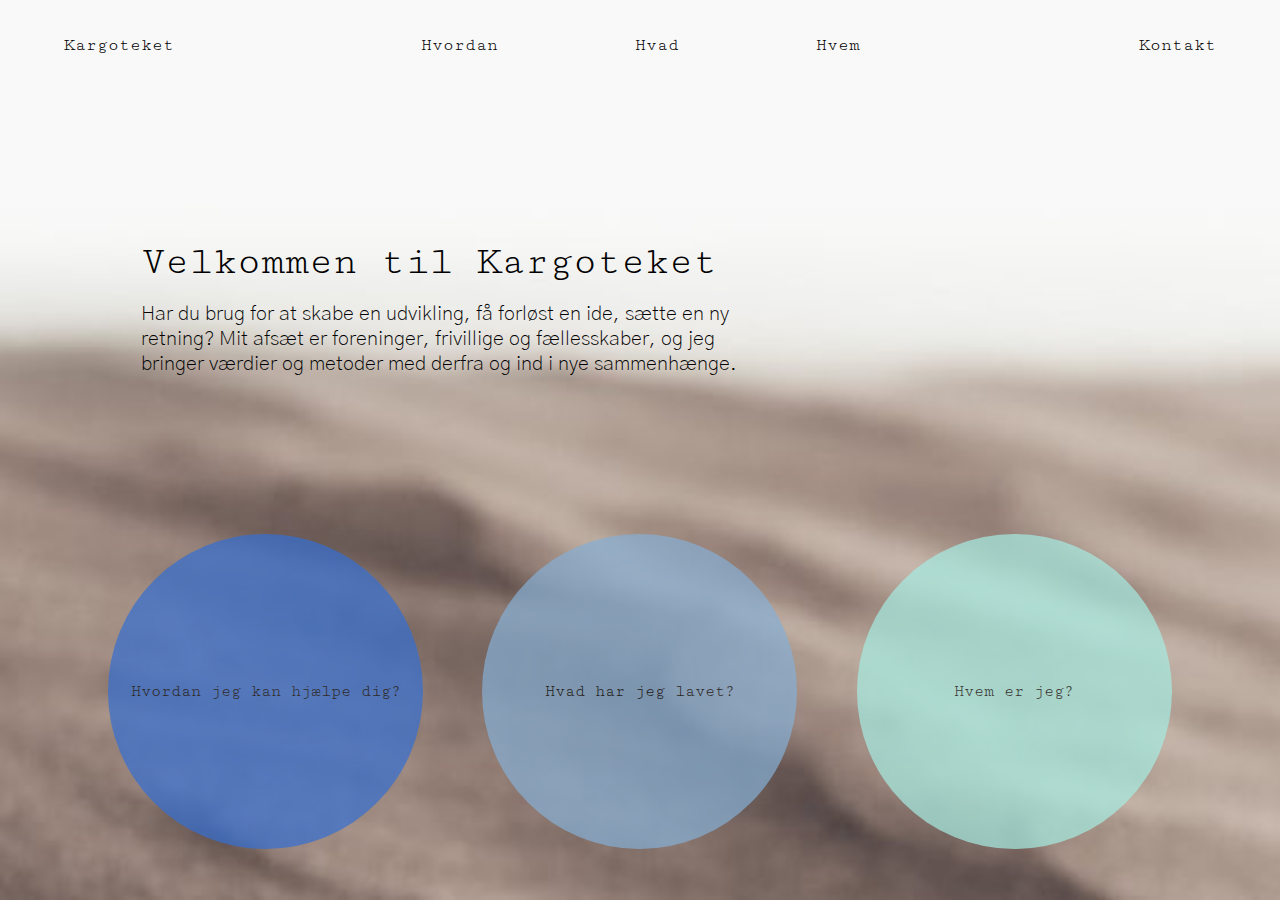
==== index.html @ 4a39a4c2 "Alt godt fra havet er midlertidigt væk" ====
<!DOCTYPE html>
<html lang="da">
    <head>
        <meta charset="UTF-8" />
        <meta name="viewport" content="widht=device-width, initial-scale=1.0" />
        <meta http-equiv="X-UA-Compatible" content="ie=edge" />
        <link href="https://fonts.googleapis.com/css?family=Cutive+Mono&display=swap" rel="stylesheet">
        <link href="https://fonts.googleapis.com/css?family=Gothic+A1:300&display=swap" rel="stylesheet">
        <link rel="stylesheet" href="./style.css" />

        <title>Kargoteket</title>
    </head>

    <body>
        <div id="navbar">
            <header>

                <div class="logo-container">
                    <li><a class="logo-link" href="index.html" href="javascript:void(0)">Kargoteket</a></li>
                </div>

                <nav class="nav-container">

                    <input type="checkbox" id="nav-toggle" class="nav-toggle">

                    <ul class="nav-links">
                        <li><a class="nav-link" href="how.html" href="javascript:void(0)">Hvordan</a></li>
                        <li><a class="nav-link" href="what.html" href="javascript:void(0)">Hvad</a></li>
                        <li><a class="nav-link" href="who.html" href="javascript:void(0)">Hvem</a></li>
                        <!-- <li><a class="nav-link" href="all_else.html" href="javascript:void(0)">Alt godt fra havet</a></li> -->
                    </ul>

                    <nav class="nav-toggled-links-container">
                        <ul class="nav-toggled-links">
                            <li><a class="nav-toggled-link" href="how.html" href="javascript:void(0)">Hvordan</a></li>
                            <li><a class="nav-toggled-link" href="what.html" href="javascript:void(0)">Hvad</a></li>
                            <li><a class="nav-toggled-link" href="who.html" href="javascript:void(0)">Hvem</a></li>
                            <!-- <li><a class="nav-toggled-link" href="all_else.html" href="javascript:void(0)">Alt godt fra havet</a></li> -->
                        </ul>
                    </nav>

                    <label for="nav-toggle" class="nav-toggle-label">
                        <span>X</span>
                    </label>
                </nav>

                <div class="contact-container">
                  <div class="dropdown">
                      <li><a class="contact-link" href="who.html" href="javascript:void(0)">Kontakt</a></li>
                      <div class="dropdown-content">
                        <a href="#">Tlf.: 28120664</a>
                        <a href="#">E-mail: dorthe@kargoteket.dk</a>
                        </div>
                    </div>
                </div>
            </header>
        </div>

        <div class="content">
            <main>
                <section class="welcome-screen">
                    <div class="intro-text">
                        <h1>Velkommen til Kargoteket</h1>
                        <p>
                            Har du brug for at skabe en udvikling, få forløst en ide, sætte en ny retning?
                            Mit afsæt er foreninger, frivillige og fællesskaber, og jeg bringer værdier og
                            metoder med derfra og ind i nye sammenhænge.

                        </p>
                    </div>
                </section>

                <section class="circles">

                    <div class="circle-container">
                        <a href="how.html"><div class="circle-1">Hvordan jeg kan hjælpe dig?</div></a>
                    </div>

                    <div class="circle-container">
                        <div class="circle-2"><a href="what.html">Hvad har jeg lavet?</a></div>
                    </div>

                    <div class="circle-container">
                        <div class="circle-3"><a href="who.html">Hvem er jeg?</a></div>
                    </div>

                    <!-- <div class="circle-container">
                        <div class="circle-4"><a href="all_else.html">Alt godt fra havet</a></div>
                    </div> -->
                </section>
            </main>
        </div>

        <script src="script.js"></script>
    </body>
</html>
---- style.css ----
/* General */

* {
    margin: 0px;
    padding: 0px;
    box-sizing: border-box;
}

body {
    font-family: 'Cutive Mono', monospace;
    background-image: url("img/sand.png");
    background-size: cover;
    background-attachment: fixed;
}

p {
    font-family: 'Gothic A1', sans-serif;
    font-weight: 200;
}

/* Navigation Bar */

#navbar {
    background-color: #F9F9F9;
    z-index: 10; /* Stacking the navbar highest */
}

.content {
  padding: 16px;
}

.sticky {
  position: fixed;
  top: 0;
  width: 100%;
}

header {
    display: flex;
    width: 90%;
    height: 10vh;
    margin: auto;
    align-items: center;
}

.logo-container, .nav-links, .contact-container {
    display: flex;
}

.logo-container {
    flex: 1;
    list-style: none;
}

.nav-container {
    flex: 2;
}

.nav-links {
    justify-content: space-around;
    list-style: none;
}

/* Nav toggle */

.nav-toggle {
    display: none;
}

.nav-toggle-label {
    display: none;
}

.nav-toggled-links-container {
    position: absolute;
    top: 10vh;
    left: 0;
    background: rgba(249, 249, 249);
    list-style: none;
    width: 100%;
    display: none;
}

.nav-toggled-links {
    margin-top: 20px;
    margin-bottom: 20px;
    padding: 0;
    list-style: none;
    text-align: center;
    text-decoration: none;
}

.nav-toggled-link {
    line-height: 70px;
    color: black;
    font-size: 16px;
    text-decoration: none;
}

.nav-toggle:checked ~ .nav-toggled-links-container {
    display: block;
}

/* Contact button */

.contact-container {
    flex: 1;
    justify-content: flex-end;
    list-style: none;
}

.logo-link, .contact-link, .nav-link {
    color: black;
    font-size: 18px;
    text-decoration: none;
}

.dropdown {
  position: relative;
  display: inline-block;
}

.dropdown-content {
  display: none;
  position: absolute;
  margin-left: -20vh;
  min-width: 77px;
  z-index: 1;
  text-align: right;
  background-color: #F9F9F9;
}

.dropdown-content a {
  margin-top: 25px;
  margin-bottom: 25px;
  color: black;
  text-decoration: none;
  display: block;
}

.dropdown:hover .dropdown-content {display: block;}

/* Hover */

.logo-link:hover, .contact-link:hover, .nav-link:hover, .nav-toggled-link:hover, .dropdown-content a:hover, a:hover {
    text-decoration: underline;
}

.circle-container a:hover {
    text-decoration: none;
}

.active {
    text-decoration: underline;
}


/* Welcome screen */

.welcome-screen {
    display: flex;
    width: 80%;
    margin: auto;
    min-height: 45vh;
    align-items: center;
}

.intro-text {
    width: 60%;
}

.intro-text h1 {
    font-size: 40px;
    font-weight: 500;
}

.intro-text p {
    margin-top: 18px;
    font-size: 20px;
    line-height: 25px;
}


/* Circles */

.circles {
    display: flex;
    width: 90%;
    margin: auto;
    min-height: 40vh;
    align-items: center;
}

.circle-container {
    flex: 1;
}

a {
    color: black; text-decoration: none;
}

.circle-1 {
    justify-content: center;
    align-items: center;
    display: flex;
    background: rgb(53, 111, 211);
    opacity: 0.7;
    height: 35vh;
    width: 35vh;
    margin: auto;
    border-radius: 100%;
    cursor: pointer;
    font-size: 17px;
    text-align: center;
}



.circle-2 {
    justify-content: center;
    align-items: center;
    display: flex;
    background: rgb(134, 175, 213);
    opacity: 0.7;
    height: 35vh;
    width: 35vh;
    margin: auto;
    border-radius: 100%;
    cursor: pointer;
    font-size: 17px;
    text-align: center;
}

.circle-3 {
    justify-content: center;
    align-items: center;
    display: flex;
    background: rgb(166, 236, 227);
    opacity: 0.7;
    height: 35vh;
    width: 35vh;
    margin: auto;
    border-radius: 100%;
    cursor: pointer;
    font-size: 17px;
    text-align: center;
}

/* .circle-4 {
    justify-content: center;
    align-items: center;
    display: flex;
    background: rgb(115, 165, 130);
    opacity: 0.7;
    height: 35vh;
    width: 35vh;
    margin: auto;
    border-radius: 100%;
    cursor: pointer;
    font-size: 17px;
    text-align: center;
} */

.circle-1:hover, .circle-2:hover, .circle-3:hover /*.circle-4:hover*/ {
    opacity: 1;
}

/* how.html */

.content-section {
    display: flex;
    width: 80%;
    margin: auto;
    margin-top: 6vh;
    min-height: 40vh;
    align-items: center;
    flex-direction: column;
}

.text {
    padding: 30px;
    flex: 1;
}

.text h1 {
    font-size: 30px;
    text-align: center;
    margin-bottom: 50px;
}

.text p {
    font-size: 18px;
    text-align: center;
    line-height: 22px;
}

/* how.html circle-image */

.content-section-w-image {
    display: flex;
    width: 80%;
    margin: auto;
    margin-top: 6vh;
    min-height: 40vh;
    align-items: center;
}

.text2 {
    padding: 30px;
    flex: 1;
    background-color: #F9F9F9;
}

.text2 p {
    font-size: 16px;
    line-height: 22px;
}

.circle-image-container {
    flex: 1;
}

.circle-image {
    justify-content: center;
    align-items: center;
    display: flex;
    height: 45vh;
    width: 45vh;
    margin: auto;
    border-radius: 100%;
    cursor: pointer;
    font-size: 17px;
    background-color: #F9F9F9;
}

img {
    height: 45vh;
    width: 45vh;
    border-radius: 100%;
}


/* how.html boxes */

.boxes {
    display: flex;
    width: 80%;
    margin: auto;
    margin-top: 6vh;
    margin-bottom: 6vh;
    min-height: 120vh;
    flex-direction: column;
}

.box-container-1, .box-container-3 {
    flex: 1;
    display: flex;
    margin-top: 75px; 
    width: 100%;
}

.box-container-2 {
    flex: 1;
    display: flex;
    margin-top: 75px;
    width: 100%;
}

.box-1, .box-2, .box-3 {
    width: 60%;
    background-color: #F9F9F9;
    padding: 30px;
    margin: auto;
}


/* what.html */

.what-content {
    display: flex;
    width: 80%;
    margin: auto;
    margin-top: 15vh;
    min-height: 60vh;
    flex-direction: column;
}

.quote-headline {
    margin-left: 2.8vh;
}

.quote-headline-costumers {
    margin-top: 50px;
    margin-right: 2vh;
    text-align: end;
}

.quote-headline p {
    margin-top: 20px;
}

.costumer-quotes-top {
    display: flex;
}

.costumer-quotes-bottom {
    margin-top: 15px;
    display: flex;
}

.quote-1, .quote-2, .quote-3, .quote-4{
    flex: 1;
    margin: 20px;
    background-color: #F9F9F9;
    padding: 20px;
}


/* who.html */

.contact-screen {
    display: flex;
    width: 80%;
    margin: auto;
    margin-top: 8vh;
    min-height: 65vh;
}

.contact-text {
    flex: 1;
    padding: 20px;
    margin: auto;
}

.contact-text h1  {
    font-size: 20px;
    font-weight: 100;
    text-align: center;
}

.contact-text p {
    text-align: right;
    line-height: 25px;
}

.profilepic-container {
    flex: 1;
    margin: auto;
    align-content: center;
}

.profilepic-image {
    display: flex;
    height: 45vh;
    width: 45vh;
    margin: auto;
    border-radius: 100%;
    cursor: pointer;
    font-size: 17px;
}

img {
    height: 45vh;
    width: 45vh;
    border-radius: 100%;
}

.about {
    display:flex;
    width: 80%;
    margin: auto;
    margin-bottom: 10vh;
}
.about-text {
    line-height: 30px;
    padding: 30px;
}


/* Responsive layout */

@media screen and (max-width: 1200px) {
    .contact-container {
        justify-content: center;
    }
    .logo-container {
        justify-content: center;
    }
    .intro-text {
        width: 100%;
    }
    .circles {
        flex-direction: column;
    }
    .circle-1, .circle-2, .circle-3, .circle-4 {
        margin-top: 3vh;
    }
    .circle-4 {
        margin-bottom: 5vh;
    }
    .welcome-screen {
        justify-content: center;
        text-align: center;
    }
    .intro-text h1 {
        font-size: 30px;
    }
    .intro-text p {
        font-size: 18px;
    }

    /* Nav toggle button init */

    .nav-links {
        display: none;
    }

    .nav-container {
        display: flex;
    }

    .logo-container {
        flex: 1;
    }
    .nav-container {
        flex: 1;
    }
    .contact-container {
        flex: 1;
    }

    .nav-toggle-label {
        cursor: pointer;
        flex: 1;
        text-align: center;
        display: block;
    }


    /* how.html responsive */

    .content-section-w-image {
        flex-direction: column-reverse;
        margin-top: 0;
    }

    .circle-image-container {
        margin-top: 6vh;
        margin-bottom: 0;
    }

    .box-container-1, .box-container-3 {
        width: 100%;
        margin-top: 6vh;
    }

    .box-container-2 {
        width: 100%;
        margin-left: 0;
    }



    /* what.html responsive */

    .quote-headline {
        text-align: center;
    }

    .costumer-quotes {
        flex-direction: column;
    }

    /* who.html responsive */

    .contact-screen {
        flex-direction: column;
    }

    .contact-text p {
        text-align: center;
    }

    .profilepic-image {
        margin-top: 5vh;
        margin-bottom: 5vh;
    }
}
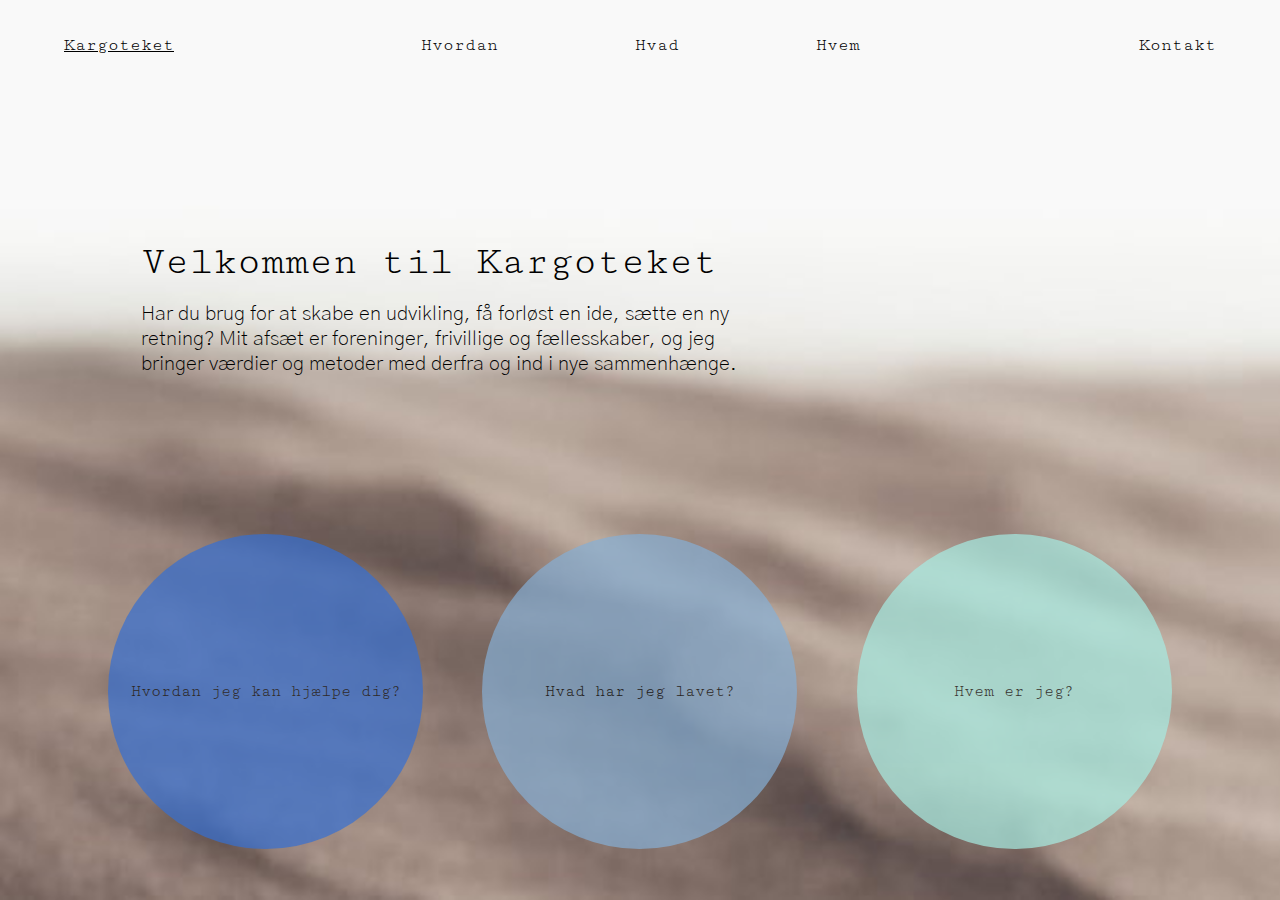
==== commit 22e49b1c: "Active virker nu" ====
--- a/index.html
+++ b/index.html
@@ -16,7 +16,7 @@
             <header>
 
                 <div class="logo-container">
-                    <li><a class="logo-link" href="index.html" href="javascript:void(0)">Kargoteket</a></li>
+                    <li><a class="logo-link" style="text-decoration: underline;" href="index.html" href="javascript:void(0)">Kargoteket</a></li>
                 </div>
 
                 <nav class="nav-container">
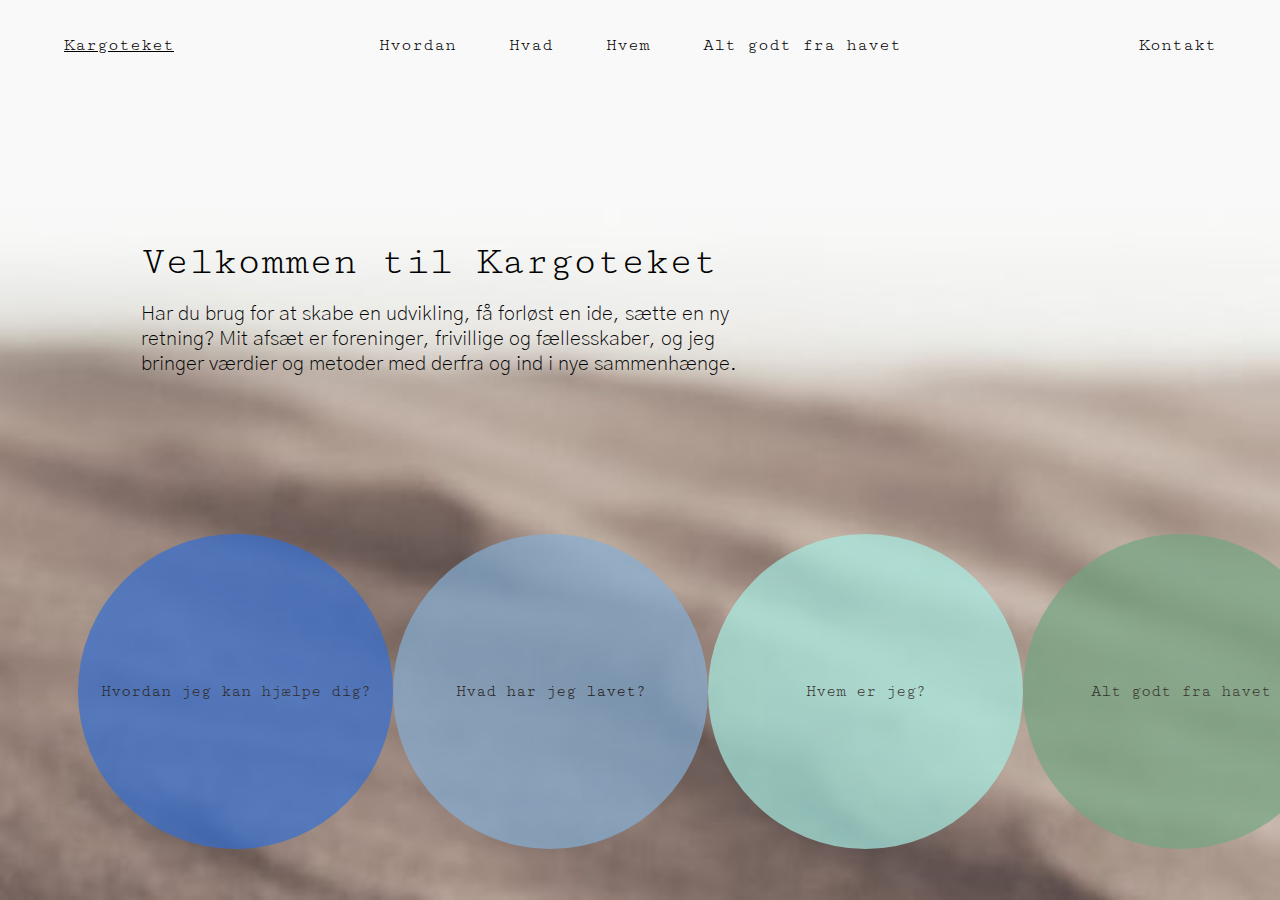
==== commit 24c70f94: "Alt godt fra havet er blevet tilføjet" ====
--- a/index.html
+++ b/index.html
@@ -27,7 +27,7 @@
                         <li><a class="nav-link" href="how.html" href="javascript:void(0)">Hvordan</a></li>
                         <li><a class="nav-link" href="what.html" href="javascript:void(0)">Hvad</a></li>
                         <li><a class="nav-link" href="who.html" href="javascript:void(0)">Hvem</a></li>
-                        <!-- <li><a class="nav-link" href="all_else.html" href="javascript:void(0)">Alt godt fra havet</a></li> -->
+                        <li><a class="nav-link" href="all_else.html" href="javascript:void(0)">Alt godt fra havet</a></li>
                     </ul>
 
                     <nav class="nav-toggled-links-container">
@@ -35,7 +35,7 @@
                             <li><a class="nav-toggled-link" href="how.html" href="javascript:void(0)">Hvordan</a></li>
                             <li><a class="nav-toggled-link" href="what.html" href="javascript:void(0)">Hvad</a></li>
                             <li><a class="nav-toggled-link" href="who.html" href="javascript:void(0)">Hvem</a></li>
-                            <!-- <li><a class="nav-toggled-link" href="all_else.html" href="javascript:void(0)">Alt godt fra havet</a></li> -->
+                            <li><a class="nav-toggled-link" href="all_else.html" href="javascript:void(0)">Alt godt fra havet</a></li>
                         </ul>
                     </nav>
 
@@ -84,9 +84,9 @@
                         <div class="circle-3"><a href="who.html">Hvem er jeg?</a></div>
                     </div>
 
-                    <!-- <div class="circle-container">
+                    <div class="circle-container">
                         <div class="circle-4"><a href="all_else.html">Alt godt fra havet</a></div>
-                    </div> -->
+                    </div>
                 </section>
             </main>
         </div>
--- a/style.css
+++ b/style.css
@@ -8,7 +8,7 @@
 
 body {
     font-family: 'Cutive Mono', monospace;
-    background-image: url("img/sand.png");
+    background-image: url("sand.png");
     background-size: cover;
     background-attachment: fixed;
 }
@@ -125,7 +125,7 @@
   position: absolute;
   margin-left: -20vh;
   min-width: 77px;
-  z-index: 1;
+  z-index: 2;
   text-align: right;
   background-color: #F9F9F9;
 }
@@ -246,7 +246,7 @@
     text-align: center;
 }
 
-/* .circle-4 {
+.circle-4 {
     justify-content: center;
     align-items: center;
     display: flex;
@@ -259,9 +259,9 @@
     cursor: pointer;
     font-size: 17px;
     text-align: center;
-} */
-
-.circle-1:hover, .circle-2:hover, .circle-3:hover /*.circle-4:hover*/ {
+}
+
+.circle-1:hover, .circle-2:hover, .circle-3:hover, .circle-4:hover {
     opacity: 1;
 }
 
@@ -406,6 +406,7 @@
 .costumer-quotes-bottom {
     margin-top: 15px;
     display: flex;
+    margin-bottom: 5vh;
 }
 
 .quote-1, .quote-2, .quote-3, .quote-4{
@@ -423,7 +424,8 @@
     width: 80%;
     margin: auto;
     margin-top: 8vh;
-    min-height: 65vh;
+    margin-bottom: 0;
+    min-height: 55vh;
 }
 
 .contact-text {
@@ -447,6 +449,7 @@
     flex: 1;
     margin: auto;
     align-content: center;
+
 }
 
 .profilepic-image {
@@ -469,13 +472,59 @@
     display:flex;
     width: 80%;
     margin: auto;
-    margin-bottom: 10vh;
+    margin-top: 0;
+    margin-bottom: 5vh;
 }
 .about-text {
     line-height: 30px;
+    padding-left: 30px;
+    padding-right: 30px;
+    padding-bottom: 30px;
+    padding-top: 0;
+}
+
+.info-view {
+    display:flex;
+    width: 80%;
+    margin: auto;
+}
+
+.explanation-text {
     padding: 30px;
-}
-
+    line-height: 25px;
+    flex: 1;
+}
+
+.explanation-text p {
+    font-size: 14px;
+}
+
+.contact-field {
+    padding: 30px;
+    line-height: 25px;
+    text-align: center;
+    font-size: 14px;
+    flex: 1;
+}
+
+.copyright {
+    padding: 30px;
+    font-size: 14px;
+    flex: 1;
+    text-align: right;
+}
+
+
+.line-1, .line-2 {
+    width: 76%;
+    margin-right: auto;
+    margin-left: auto;
+    border: 0.5px solid black;
+}
+
+.line-2 {
+    margin-bottom: 10vh;
+}
 
 /* Responsive layout */
 
@@ -491,6 +540,7 @@
     }
     .circles {
         flex-direction: column;
+        margin-bottom: 10vh;
     }
     .circle-1, .circle-2, .circle-3, .circle-4 {
         margin-top: 3vh;
@@ -508,6 +558,8 @@
     .intro-text p {
         font-size: 18px;
     }
+
+
 
     /* Nav toggle button init */
 
@@ -536,11 +588,12 @@
         display: block;
     }
 
+    
 
     /* how.html responsive */
 
     .content-section-w-image {
-        flex-direction: column-reverse;
+        flex-direction: column;
         margin-top: 0;
     }
 
@@ -549,14 +602,24 @@
         margin-bottom: 0;
     }
 
+    .text2 {
+        margin-top: 10vh;
+    }
     .box-container-1, .box-container-3 {
         width: 100%;
         margin-top: 6vh;
+        flex-direction: column-reverse;
     }
 
     .box-container-2 {
         width: 100%;
         margin-left: 0;
+        flex-direction: column;
+    }
+
+    .box-1, .box-2, .box-3 {
+        margin-top: 10vh;
+        width: 100%;
     }
 
 
@@ -564,12 +627,23 @@
     /* what.html responsive */
 
     .quote-headline {
-        text-align: center;
-    }
-
-    .costumer-quotes {
+        text-align: left;
+    }
+
+    .costumer-quotes-top, .costumer-quotes-bottom {
         flex-direction: column;
     }
+
+    .quote-1, .quote-2, .quote-3, .quote-4 {
+        margin: auto;
+        margin-top: 10vh;
+    }
+
+    .quote-4 {
+        margin-bottom: 15vh;
+    }
+
+
 
     /* who.html responsive */
 
@@ -585,4 +659,46 @@
         margin-top: 5vh;
         margin-bottom: 5vh;
     }
-}+
+    .info-view {
+        flex-direction: column;
+    }
+
+    .explanation-text, .copyright, .contact-field {
+        text-align: center;
+    }
+}
+
+/* all-else.html responsive */
+
+.heading {
+    text-align: center;
+    padding: 10px;
+    margin-bottom: 40px;
+}
+
+.dkbs-content {
+    display: flex;
+    margin: auto;
+    border-radius: 0%;
+    cursor: pointer;
+    width: 80%;
+}
+
+.buket-image {
+    object-fit: cover;
+    border-radius: 0%;
+    width: 45vh;
+    height: 55vh;
+    cursor: pointer;
+}
+
+.dkbs-text {
+    margin-top: auto;
+    margin-bottom: auto;
+    margin-left: 35px;
+    line-height: 18pt;
+}
+
+
+
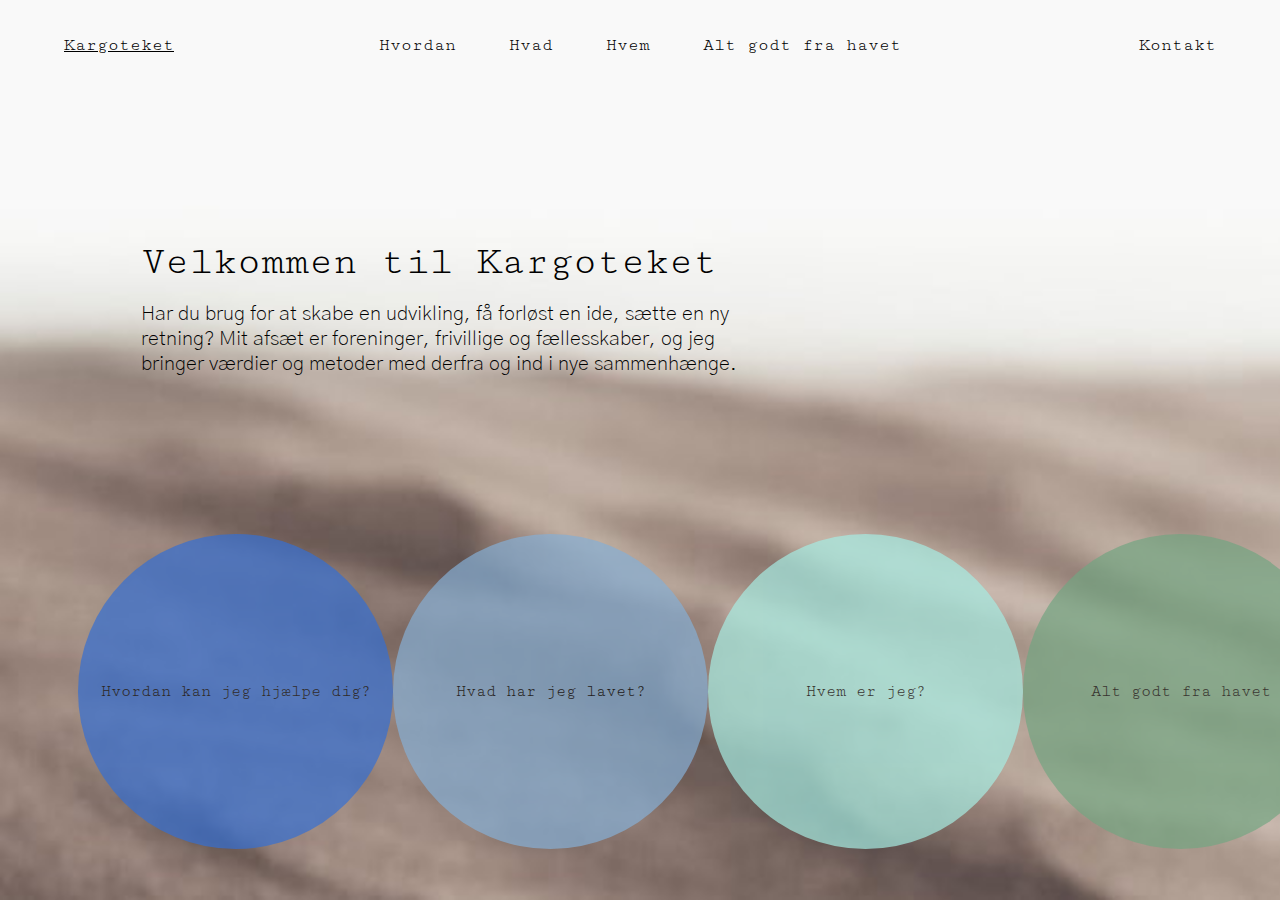
==== commit 1a809b56: "added all_else + burgermenu icon + images in what.html + text edits" ====
--- a/index.html
+++ b/index.html
@@ -40,7 +40,11 @@
                     </nav>
 
                     <label for="nav-toggle" class="nav-toggle-label">
-                        <span>X</span>
+                        <span>
+                                <div class="burgermenu"></div>
+                                <div class="burgermenu"></div>
+                                <div class="burgermenu"></div>
+                        </span>
                     </label>
                 </nav>
 
@@ -73,19 +77,19 @@
                 <section class="circles">
 
                     <div class="circle-container">
-                        <a href="how.html"><div class="circle-1">Hvordan jeg kan hjælpe dig?</div></a>
+                        <a href="how.html"><div class="circle-1">Hvordan kan jeg hjælpe dig?</div></a>
                     </div>
 
                     <div class="circle-container">
-                        <div class="circle-2"><a href="what.html">Hvad har jeg lavet?</a></div>
+                        <a href="what.html""><div class="circle-2">Hvad har jeg lavet?</div></a>
                     </div>
 
                     <div class="circle-container">
-                        <div class="circle-3"><a href="who.html">Hvem er jeg?</a></div>
+                        <a href="who.html"><div class="circle-3">Hvem er jeg?</div></a>
                     </div>
 
                     <div class="circle-container">
-                        <div class="circle-4"><a href="all_else.html">Alt godt fra havet</a></div>
+                        <a href="all_else.html"><div class="circle-4">Alt godt fra havet</div></a>
                     </div>
                 </section>
             </main>
--- a/style.css
+++ b/style.css
@@ -70,6 +70,15 @@
 .nav-toggle-label {
     display: none;
 }
+
+.burgermenu {
+    width: 21px;
+    height: 3px;
+    background-color: black;
+    margin: 3px 0;
+    margin-right: auto;
+    margin-left: auto;
+  }
 
 .nav-toggled-links-container {
     position: absolute;
@@ -193,6 +202,7 @@
 
 .circle-container {
     flex: 1;
+    display: flex;
 }
 
 a {
@@ -375,6 +385,28 @@
 
 
 /* what.html */
+
+.powerpointdiv {
+    display: flex;
+    align-items: center; 
+}
+
+.what-img {
+    object-fit: cover;
+    display: flex;
+    width: 20vh;
+    height: 20vh;
+    margin: auto;
+    margin-left: 2vh;
+    /* margin-top: 7vh; */
+    align-items: center;
+    flex: 1;
+}
+
+what-img-text {
+    flex: 3;
+}
+
 
 .what-content {
     display: flex;
@@ -626,6 +658,11 @@
 
     /* what.html responsive */
 
+    .what-img {
+        flex-direction: column;
+        margin-top: 5vh;
+    }
+
     .quote-headline {
         text-align: left;
     }
@@ -674,7 +711,12 @@
 .heading {
     text-align: center;
     padding: 10px;
-    margin-bottom: 40px;
+    margin-bottom: 70px;
+}
+.all-else-explanation {
+    text-align: center;
+    padding-bottom: 80px;
+    line-height: 20pt;
 }
 
 .dkbs-content {
@@ -682,14 +724,14 @@
     margin: auto;
     border-radius: 0%;
     cursor: pointer;
-    width: 80%;
+    width: 70%;
 }
 
 .buket-image {
     object-fit: cover;
     border-radius: 0%;
-    width: 45vh;
-    height: 55vh;
+    width: 35vh;
+    height: 45vh;
     cursor: pointer;
 }
 
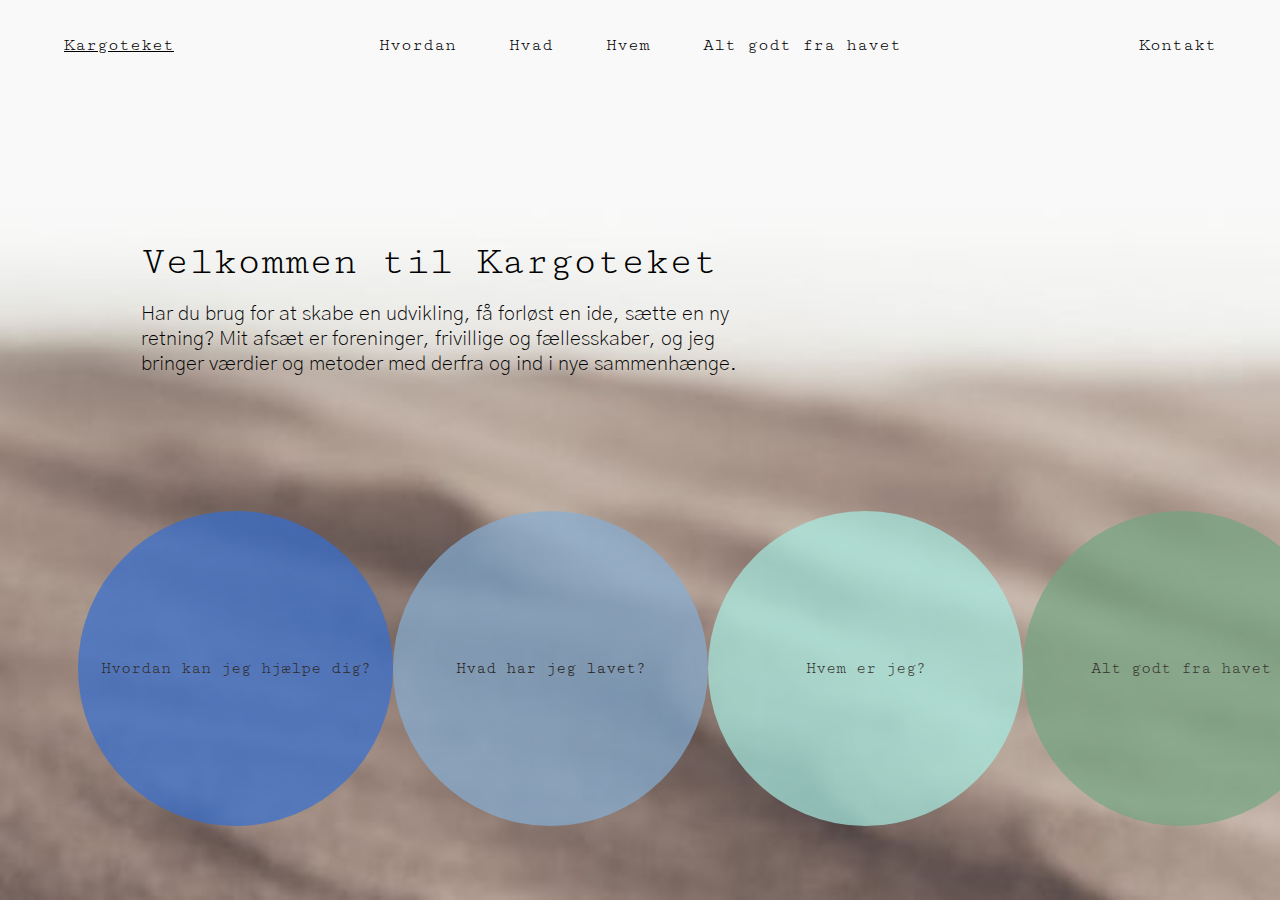
==== commit 812d0ce1: "Siden hopper ikke længere når man scroller, og nu er det ikke sådan at der er noget af teksten der f" ====
--- a/index.html
+++ b/index.html
@@ -1,6 +1,9 @@
 <!DOCTYPE html>
 <html lang="da">
     <head>
+        <!-- Æ, Ø, Å -->
+        <meta http-equiv="Content-Type" content="text/html; charset=utf-8" />
+        
         <meta charset="UTF-8" />
         <meta name="viewport" content="widht=device-width, initial-scale=1.0" />
         <meta http-equiv="X-UA-Compatible" content="ie=edge" />
@@ -12,6 +15,8 @@
     </head>
 
     <body>
+
+     <div class="nav-wrapper">
         <div id="navbar">
             <header>
 
@@ -59,6 +64,7 @@
                 </div>
             </header>
         </div>
+     </div>
 
         <div class="content">
             <main>
--- a/style.css
+++ b/style.css
@@ -20,14 +20,14 @@
 
 /* Navigation Bar */
 
-#navbar {
+.nav-wrapper {
+    height: 10vh;
+}
+
+ #navbar {
     background-color: #F9F9F9;
-    z-index: 10; /* Stacking the navbar highest */
-}
-
-.content {
-  padding: 16px;
-}
+    z-index: 10; 
+} 
 
 .sticky {
   position: fixed;
@@ -43,6 +43,10 @@
     align-items: center;
 }
 
+.content {
+    padding: 16px;
+  }
+  
 .logo-container, .nav-links, .contact-container {
     display: flex;
 }
@@ -59,7 +63,7 @@
 .nav-links {
     justify-content: space-around;
     list-style: none;
-}
+} 
 
 /* Nav toggle */
 
@@ -196,7 +200,6 @@
     display: flex;
     width: 90%;
     margin: auto;
-    min-height: 40vh;
     align-items: center;
 }
 
@@ -389,6 +392,13 @@
 .powerpointdiv {
     display: flex;
     align-items: center; 
+    margin-top: 7.5vh;
+    margin-bottom: 10vh;
+}
+
+.workshopdiv {
+    display: flex;
+    align-items: center; 
 }
 
 .what-img {
@@ -398,7 +408,17 @@
     height: 20vh;
     margin: auto;
     margin-left: 2vh;
-    /* margin-top: 7vh; */
+    align-items: center;
+    flex: 1;
+}
+
+.what-img-2 {
+    object-fit: cover;
+    display: flex;
+    width: 20vh;
+    height: 20vh;
+    margin: auto;
+    margin-right: 10vh;
     align-items: center;
     flex: 1;
 }
@@ -406,7 +426,6 @@
 what-img-text {
     flex: 3;
 }
-
 
 .what-content {
     display: flex;
@@ -421,29 +440,30 @@
     margin-left: 2.8vh;
 }
 
-.quote-headline-costumers {
+.quote-headline-customers {
     margin-top: 50px;
+    margin-bottom: 20px;
     margin-right: 2vh;
     text-align: end;
 }
 
 .quote-headline p {
     margin-top: 20px;
-}
-
-.costumer-quotes-top {
-    display: flex;
-}
-
-.costumer-quotes-bottom {
-    margin-top: 15px;
-    display: flex;
-    margin-bottom: 5vh;
-}
+
+}
+
+
+.customer-quotes-bottom {
+    display: flex;
+}
+
+
 
 .quote-1, .quote-2, .quote-3, .quote-4{
     flex: 1;
-    margin: 20px;
+    margin-bottom: 30px;
+    margin-left: 15px;
+    margin-right: 15px;
     background-color: #F9F9F9;
     padding: 20px;
 }
@@ -558,173 +578,37 @@
     margin-bottom: 10vh;
 }
 
-/* Responsive layout */
-
-@media screen and (max-width: 1200px) {
-    .contact-container {
-        justify-content: center;
-    }
-    .logo-container {
-        justify-content: center;
-    }
-    .intro-text {
-        width: 100%;
-    }
-    .circles {
-        flex-direction: column;
-        margin-bottom: 10vh;
-    }
-    .circle-1, .circle-2, .circle-3, .circle-4 {
-        margin-top: 3vh;
-    }
-    .circle-4 {
-        margin-bottom: 5vh;
-    }
-    .welcome-screen {
-        justify-content: center;
-        text-align: center;
-    }
-    .intro-text h1 {
-        font-size: 30px;
-    }
-    .intro-text p {
-        font-size: 18px;
-    }
-
-
-
-    /* Nav toggle button init */
-
-    .nav-links {
-        display: none;
-    }
-
-    .nav-container {
-        display: flex;
-    }
-
-    .logo-container {
-        flex: 1;
-    }
-    .nav-container {
-        flex: 1;
-    }
-    .contact-container {
-        flex: 1;
-    }
-
-    .nav-toggle-label {
-        cursor: pointer;
-        flex: 1;
-        text-align: center;
-        display: block;
-    }
-
-    
-
-    /* how.html responsive */
-
-    .content-section-w-image {
-        flex-direction: column;
-        margin-top: 0;
-    }
-
-    .circle-image-container {
-        margin-top: 6vh;
-        margin-bottom: 0;
-    }
-
-    .text2 {
-        margin-top: 10vh;
-    }
-    .box-container-1, .box-container-3 {
-        width: 100%;
-        margin-top: 6vh;
-        flex-direction: column-reverse;
-    }
-
-    .box-container-2 {
-        width: 100%;
-        margin-left: 0;
-        flex-direction: column;
-    }
-
-    .box-1, .box-2, .box-3 {
-        margin-top: 10vh;
-        width: 100%;
-    }
-
-
-
-    /* what.html responsive */
-
-    .what-img {
-        flex-direction: column;
-        margin-top: 5vh;
-    }
-
-    .quote-headline {
-        text-align: left;
-    }
-
-    .costumer-quotes-top, .costumer-quotes-bottom {
-        flex-direction: column;
-    }
-
-    .quote-1, .quote-2, .quote-3, .quote-4 {
-        margin: auto;
-        margin-top: 10vh;
-    }
-
-    .quote-4 {
-        margin-bottom: 15vh;
-    }
-
-
-
-    /* who.html responsive */
-
-    .contact-screen {
-        flex-direction: column;
-    }
-
-    .contact-text p {
-        text-align: center;
-    }
-
-    .profilepic-image {
-        margin-top: 5vh;
-        margin-bottom: 5vh;
-    }
-
-    .info-view {
-        flex-direction: column;
-    }
-
-    .explanation-text, .copyright, .contact-field {
-        text-align: center;
-    }
-}
-
-/* all-else.html responsive */
+
+/* all-else.html */
 
 .heading {
     text-align: center;
-    padding: 10px;
-    margin-bottom: 70px;
+    margin-top: 15vh;
+    margin-bottom: 5vh;
 }
 .all-else-explanation {
-    text-align: center;
-    padding-bottom: 80px;
-    line-height: 20pt;
+    display: flex;
+    margin: auto;
+    text-align: center;
+    width: 40%;
+}
+
+.line {
+    display: flex;
+    height: 1px;
+    width: 30%;
+    margin-top: 7.5vh;
+    margin-right: auto;
+    margin-left: auto;
+    background-color: black;
 }
 
 .dkbs-content {
-    display: flex;
-    margin: auto;
-    border-radius: 0%;
-    cursor: pointer;
-    width: 70%;
+    align-items: center;
+    display: flex;
+    margin: auto;
+    margin-top: 7.5vh;
+    width: 50%;
 }
 
 .buket-image {
@@ -736,11 +620,202 @@
 }
 
 .dkbs-text {
-    margin-top: auto;
-    margin-bottom: auto;
-    margin-left: 35px;
-    line-height: 18pt;
-}
-
-
-
+    margin-top: 0;
+    margin-bottom: 0;
+    margin-left: 5vh;
+    line-height: 20pt;
+    width: 70vh;
+    height: 20vh;
+}
+
+
+/* Responsive layout */
+
+@media screen and (max-width: 1200px) {
+    .contact-container {
+        justify-content: center;
+    }
+    .logo-container {
+        justify-content: center;
+    }
+    .intro-text {
+        width: 100%;
+    }
+    .circles {
+        flex-direction: column;
+        margin-bottom: 10vh;
+    }
+    .circle-1, .circle-2, .circle-3, .circle-4 {
+        margin-top: 3vh;
+    }
+    .circle-4 {
+        margin-bottom: 5vh;
+    }
+    .welcome-screen {
+        justify-content: center;
+        text-align: center;
+    }
+    .intro-text h1 {
+        font-size: 30px;
+    }
+    .intro-text p {
+        font-size: 18px;
+    }
+
+    /* Nav toggle button init */
+
+    .nav-links {
+        display: none;
+    }
+
+    .nav-container {
+        display: flex;
+    }
+
+    .logo-container {
+        flex: 1;
+    }
+    .nav-container {
+        flex: 1;
+    }
+    .contact-container {
+        flex: 1;
+    }
+
+    .nav-toggle-label {
+        cursor: pointer;
+        flex: 1;
+        text-align: center;
+        display: block;
+    }
+
+    /* what.html responsive */
+
+    .powerpointdiv {
+        flex-direction: column;
+        margin: auto;
+        margin-top: 10vh;
+    }
+
+    .workshopdiv {
+        flex-direction: column;
+        border-top: 1px solid black;
+    }
+
+    .what-img {
+        flex-direction: column;
+        margin: auto;
+        margin-top: 5vh;
+    }
+
+    .what-img-2 {
+        flex-direction: column;
+        margin: auto;
+        margin-bottom: 10vh;
+        margin-top: 10vh;        
+    }
+
+    .quote-headline {
+        text-align: left;
+    }
+
+    .customer-quotes-top, .customer-quotes-bottom {
+        flex-direction: column;
+    }
+
+    .quote-1, .quote-2, .quote-3, .quote-4 {
+        margin: auto;
+        margin-top: 10vh;
+    }
+
+    .quote-4 {
+        margin-bottom: 15vh;
+    }
+
+    /* how.html responsive */
+
+    .content-section-w-image {
+        flex-direction: column;
+        margin-top: 0;
+    }
+
+    .circle-image-container {
+        margin-top: 6vh;
+        margin-bottom: 0;
+    }
+
+    .text2 {
+        margin-top: 10vh;
+    }
+    .box-container-1, .box-container-3 {
+        width: 100%;
+        margin-top: 6vh;
+        flex-direction: column-reverse;
+    }
+
+    .box-container-2 {
+        width: 100%;
+        margin-left: 0;
+        flex-direction: column;
+    }
+
+    .box-1, .box-2, .box-3 {
+        margin-top: 10vh;
+        width: 100%;
+    }
+
+    /* who.html responsive */
+
+    .contact-screen {
+        flex-direction: column;
+    }
+
+    .contact-text p {
+        text-align: center;
+    }
+
+    .profilepic-image {
+        margin-top: 5vh;
+        margin-bottom: 5vh;
+    }
+
+    .info-view {
+        flex-direction: column;
+    }
+
+    .explanation-text, .copyright, .contact-field {
+        text-align: center;
+    }
+
+    /* all_else responsive */
+
+    .all-else-explanation {
+        margin-top: 5vh;
+        text-align: center;
+        line-height: 20pt;
+        width: 80%;
+    }
+
+    .line {
+        width: 60%;
+        margin-top: 5vh;
+    }
+
+    .dkbs-content {
+        flex-direction: column;
+        margin-top: 5vh;
+        margin-bottom: 10vh;
+    }
+    
+    .dkbs-text {
+        margin-top: 0;
+        text-align: center;
+        margin-left: 0;
+        width: 35vh;
+        background-color: #F9F9F9;
+        padding: 3vh;
+        height: auto;
+    }
+   
+}
+
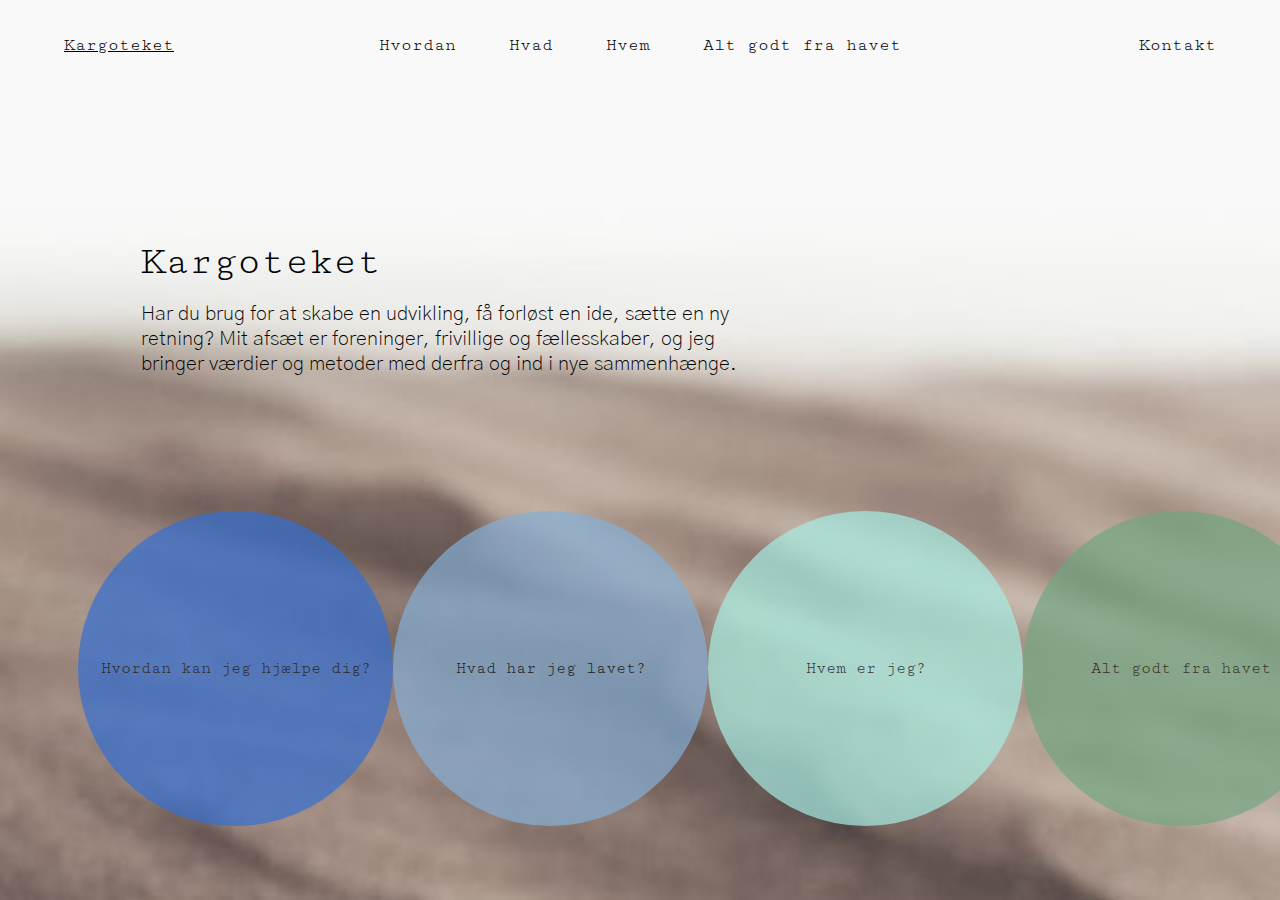
==== commit 1d855e7e: "Velkommen til Kargoteket, kortet ned til: Kargoteket" ====
--- a/index.html
+++ b/index.html
@@ -70,7 +70,7 @@
             <main>
                 <section class="welcome-screen">
                     <div class="intro-text">
-                        <h1>Velkommen til Kargoteket</h1>
+                        <h1>Kargoteket</h1>
                         <p>
                             Har du brug for at skabe en udvikling, få forløst en ide, sætte en ny retning?
                             Mit afsæt er foreninger, frivillige og fællesskaber, og jeg bringer værdier og
--- a/style.css
+++ b/style.css
@@ -583,7 +583,9 @@
 
 .heading {
     text-align: center;
-    margin-top: 15vh;
+    width: 80%;
+    margin: auto;
+    margin-top: 80px;
     margin-bottom: 5vh;
 }
 .all-else-explanation {
@@ -608,6 +610,7 @@
     display: flex;
     margin: auto;
     margin-top: 7.5vh;
+    margin-bottom: 7.5vh;
     width: 50%;
 }
 
